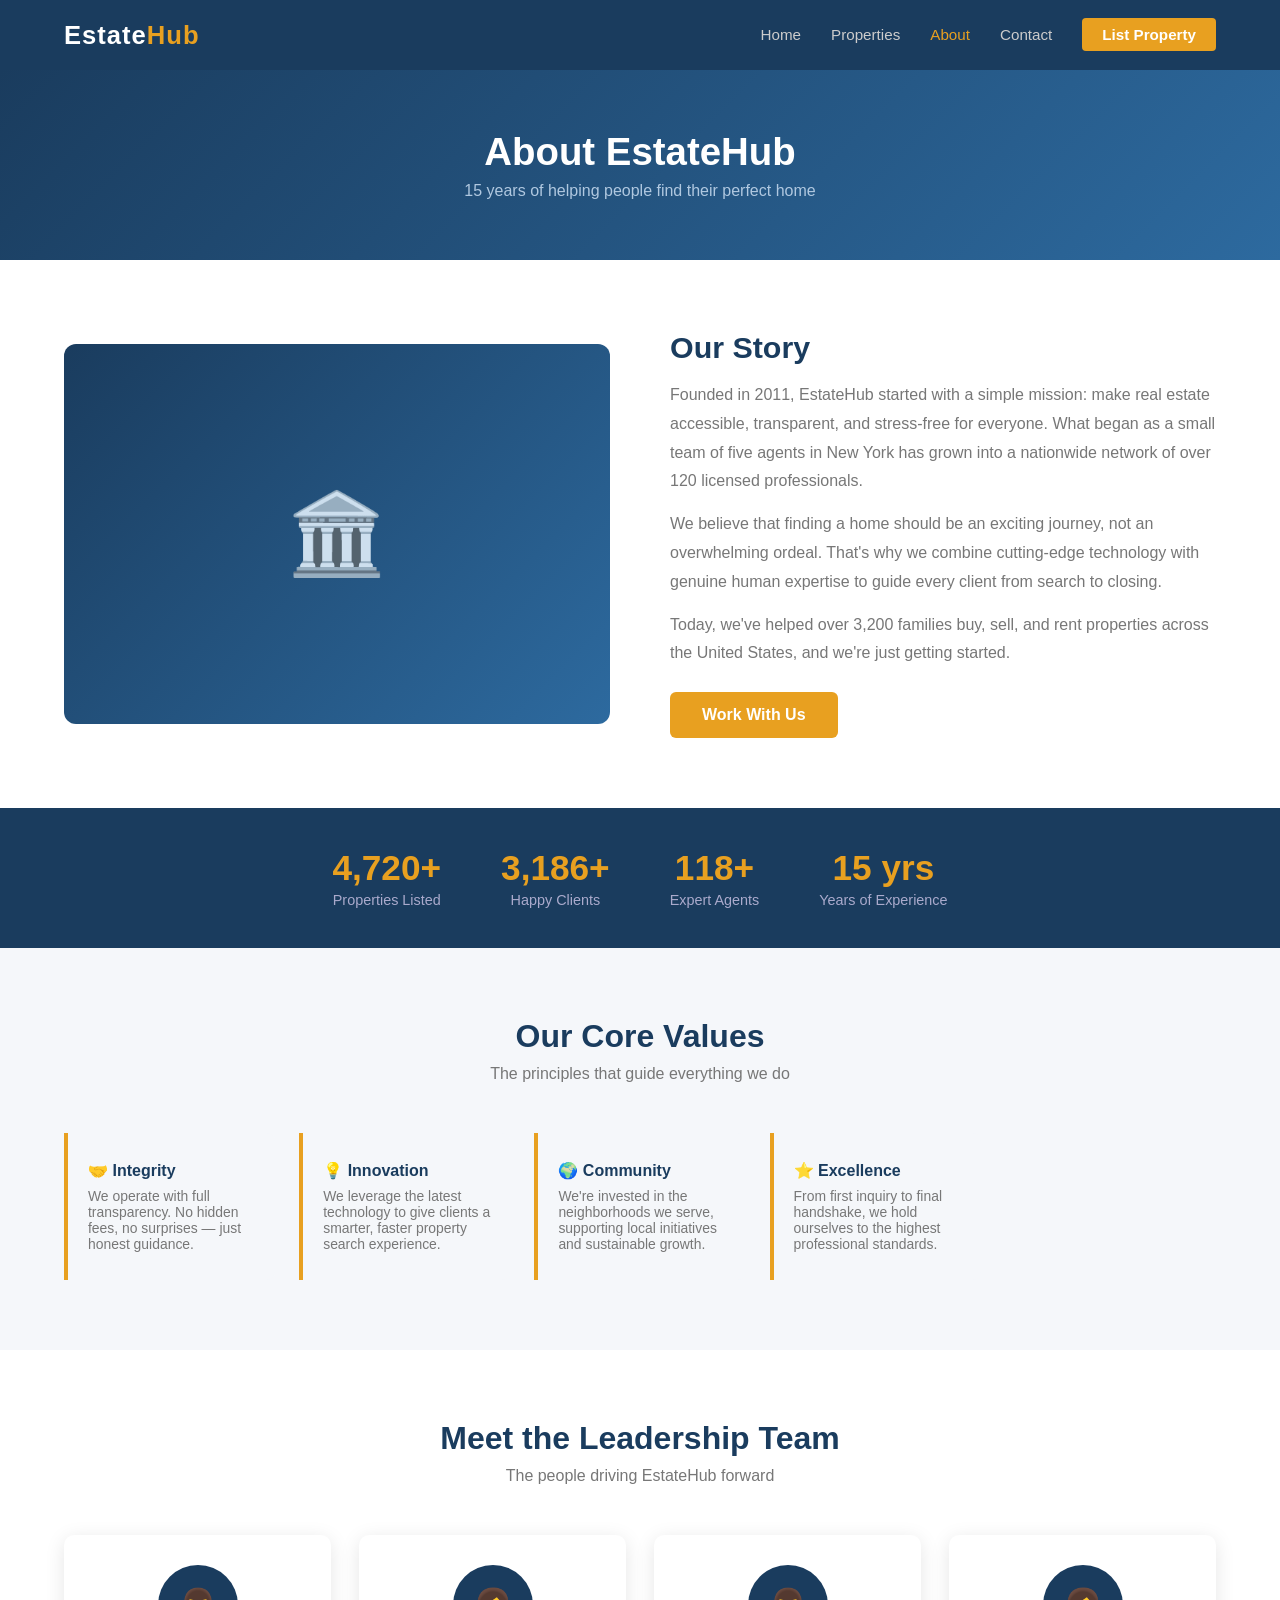
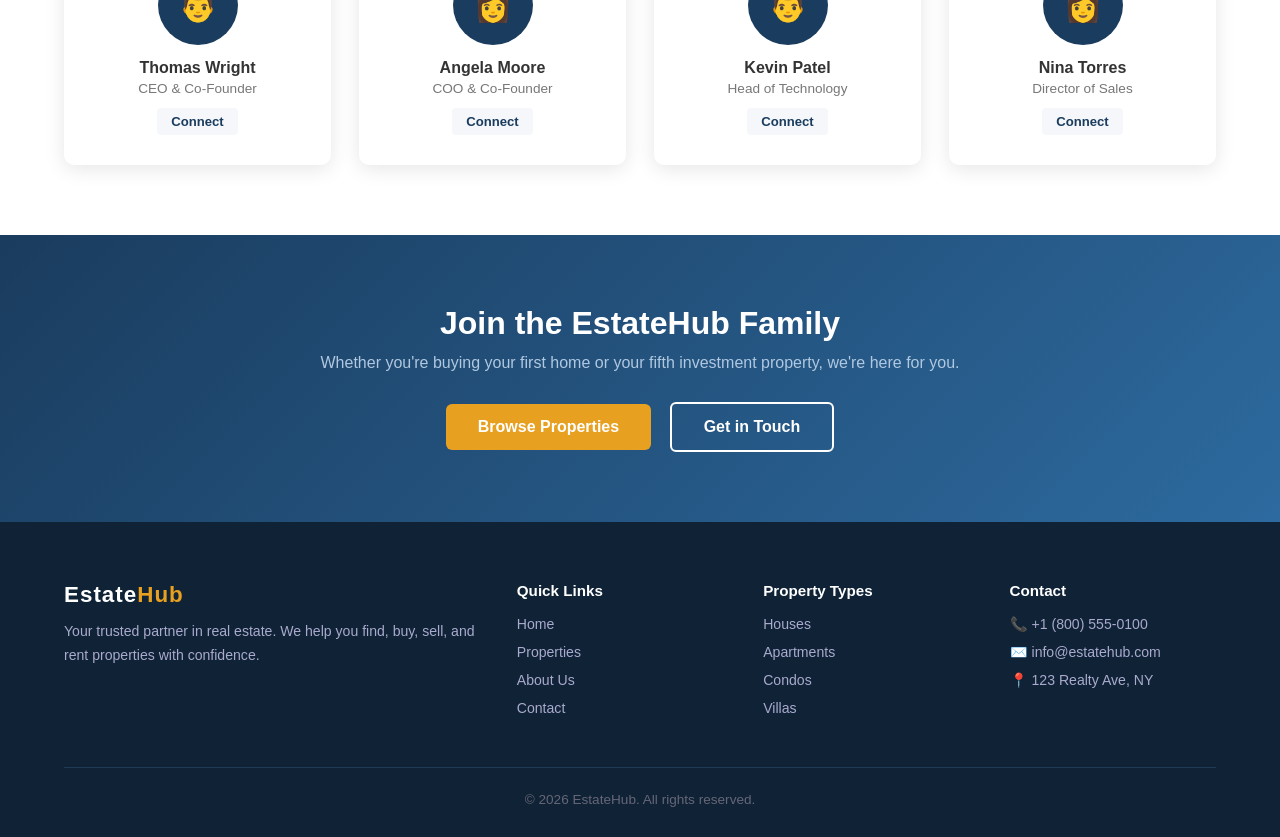
==== about.html @ df9983df "add new" ====
<!DOCTYPE html>
<html lang="en">
<head>
  <meta charset="UTF-8" />
  <meta name="viewport" content="width=device-width, initial-scale=1.0" />
  <title>About Us - EstateHub</title>
  <link rel="stylesheet" href="css/style.css" />
</head>
<body>

<nav>
  <div class="logo">Estate<span>Hub</span></div>
  <ul>
    <li><a href="index.html">Home</a></li>
    <li><a href="properties.html">Properties</a></li>
    <li><a href="about.html" class="active">About</a></li>
    <li><a href="contact.html">Contact</a></li>
    <li><a href="contact.html" class="nav-cta">List Property</a></li>
  </ul>
</nav>

<div class="page-hero">
  <h1>About EstateHub</h1>
  <p>15 years of helping people find their perfect home</p>
</div>

<section>
  <div class="about-story">
    <div class="about-img-placeholder">🏛️</div>
    <div>
      <h2>Our Story</h2>
      <p>Founded in 2011, EstateHub started with a simple mission: make real estate accessible, transparent, and stress-free for everyone. What began as a small team of five agents in New York has grown into a nationwide network of over 120 licensed professionals.</p>
      <p>We believe that finding a home should be an exciting journey, not an overwhelming ordeal. That's why we combine cutting-edge technology with genuine human expertise to guide every client from search to closing.</p>
      <p>Today, we've helped over 3,200 families buy, sell, and rent properties across the United States, and we're just getting started.</p>
      <a href="contact.html" class="btn btn-accent" style="margin-top:10px; display:inline-block;">Work With Us</a>
    </div>
  </div>
</section>

<div class="stats">
  <div class="stat-item"><h3 data-target="4800" data-suffix="+">0</h3><p>Properties Listed</p></div>
  <div class="stat-item"><h3 data-target="3200" data-suffix="+">0</h3><p>Happy Clients</p></div>
  <div class="stat-item"><h3 data-target="120" data-suffix="+">0</h3><p>Expert Agents</p></div>
  <div class="stat-item"><h3 data-target="15" data-suffix=" yrs">0</h3><p>Years of Experience</p></div>
</div>

<section style="background:var(--light)">
  <div class="section-title">
    <h2>Our Core Values</h2>
    <p>The principles that guide everything we do</p>
  </div>
  <div class="values-grid">
    <div class="value-card"><h3>🤝 Integrity</h3><p>We operate with full transparency. No hidden fees, no surprises — just honest guidance.</p></div>
    <div class="value-card"><h3>💡 Innovation</h3><p>We leverage the latest technology to give clients a smarter, faster property search experience.</p></div>
    <div class="value-card"><h3>🌍 Community</h3><p>We're invested in the neighborhoods we serve, supporting local initiatives and sustainable growth.</p></div>
    <div class="value-card"><h3>⭐ Excellence</h3><p>From first inquiry to final handshake, we hold ourselves to the highest professional standards.</p></div>
  </div>
</section>

<section>
  <div class="section-title">
    <h2>Meet the Leadership Team</h2>
    <p>The people driving EstateHub forward</p>
  </div>
  <div class="agents-grid">
    <div class="agent-card">
      <div class="agent-avatar">👨</div>
      <h3>Thomas Wright</h3>
      <p>CEO & Co-Founder</p>
      <div class="agent-contact"><a href="contact.html">Connect</a></div>
    </div>
    <div class="agent-card">
      <div class="agent-avatar">👩</div>
      <h3>Angela Moore</h3>
      <p>COO & Co-Founder</p>
      <div class="agent-contact"><a href="contact.html">Connect</a></div>
    </div>
    <div class="agent-card">
      <div class="agent-avatar">👨</div>
      <h3>Kevin Patel</h3>
      <p>Head of Technology</p>
      <div class="agent-contact"><a href="contact.html">Connect</a></div>
    </div>
    <div class="agent-card">
      <div class="agent-avatar">👩</div>
      <h3>Nina Torres</h3>
      <p>Director of Sales</p>
      <div class="agent-contact"><a href="contact.html">Connect</a></div>
    </div>
  </div>
</section>

<section class="cta-banner">
  <h2>Join the EstateHub Family</h2>
  <p>Whether you're buying your first home or your fifth investment property, we're here for you.</p>
  <a href="properties.html" class="btn btn-accent">Browse Properties</a>
  <a href="contact.html" class="btn btn-outline">Get in Touch</a>
</section>

<footer>
  <div class="footer-grid">
    <div class="footer-brand">
      <div class="logo">Estate<span>Hub</span></div>
      <p>Your trusted partner in real estate. We help you find, buy, sell, and rent properties with confidence.</p>
    </div>
    <div><h4>Quick Links</h4><ul><li><a href="index.html">Home</a></li><li><a href="properties.html">Properties</a></li><li><a href="about.html">About Us</a></li><li><a href="contact.html">Contact</a></li></ul></div>
    <div><h4>Property Types</h4><ul><li><a href="properties.html">Houses</a></li><li><a href="properties.html">Apartments</a></li><li><a href="properties.html">Condos</a></li><li><a href="properties.html">Villas</a></li></ul></div>
    <div><h4>Contact</h4><ul><li><a href="#">📞 +1 (800) 555-0100</a></li><li><a href="#">✉️ info@estatehub.com</a></li><li><a href="#">📍 123 Realty Ave, NY</a></li></ul></div>
  </div>
  <div class="footer-bottom"><p>&copy; 2026 EstateHub. All rights reserved.</p></div>
</footer>

<script src="js/main.js"></script>
</body>
</html>
---- css/style.css ----
* {
  margin: 0;
  padding: 0;
  box-sizing: border-box;
}

:root {
  --primary: #1a3c5e;
  --accent: #e8a020;
  --light: #f5f7fa;
  --text: #333;
  --muted: #777;
  --white: #fff;
  --shadow: 0 4px 20px rgba(0,0,0,0.1);
}

body {
  font-family: 'Segoe UI', sans-serif;
  color: var(--text);
  background: var(--white);
}

a { text-decoration: none; color: inherit; }

/* NAV */
nav {
  background: var(--primary);
  padding: 0 5%;
  display: flex;
  align-items: center;
  justify-content: space-between;
  position: sticky;
  top: 0;
  z-index: 100;
  height: 70px;
}

.logo {
  color: var(--white);
  font-size: 1.6rem;
  font-weight: 700;
  letter-spacing: 1px;
}

.logo span { color: var(--accent); }

nav ul {
  list-style: none;
  display: flex;
  gap: 30px;
}

nav ul a {
  color: #ccc;
  font-size: 0.95rem;
  transition: color 0.2s;
}

nav ul a:hover, nav ul a.active { color: var(--accent); }

.nav-cta {
  background: var(--accent);
  color: var(--white) !important;
  padding: 8px 20px;
  border-radius: 4px;
  font-weight: 600;
}

/* HERO */
.hero {
  background: linear-gradient(135deg, #1a3c5e 0%, #2d6a9f 100%);
  color: var(--white);
  padding: 100px 5%;
  text-align: center;
}

.hero h1 {
  font-size: 3rem;
  margin-bottom: 16px;
  line-height: 1.2;
}

.hero h1 span { color: var(--accent); }

.hero p {
  font-size: 1.15rem;
  color: #b0c8e0;
  margin-bottom: 40px;
  max-width: 600px;
  margin-left: auto;
  margin-right: auto;
}

/* SEARCH BAR */
.search-bar {
  background: var(--white);
  border-radius: 8px;
  padding: 20px;
  display: flex;
  gap: 12px;
  max-width: 800px;
  margin: 0 auto;
  flex-wrap: wrap;
  box-shadow: var(--shadow);
}

.search-bar input,
.search-bar select {
  flex: 1;
  min-width: 150px;
  padding: 12px 16px;
  border: 1px solid #ddd;
  border-radius: 6px;
  font-size: 0.95rem;
  outline: none;
}

.search-bar button {
  background: var(--accent);
  color: var(--white);
  border: none;
  padding: 12px 28px;
  border-radius: 6px;
  font-size: 1rem;
  font-weight: 600;
  cursor: pointer;
  transition: background 0.2s;
}

.search-bar button:hover { background: #c8881a; }

/* STATS */
.stats {
  background: var(--primary);
  color: var(--white);
  display: flex;
  justify-content: center;
  gap: 60px;
  padding: 40px 5%;
  flex-wrap: wrap;
}

.stat-item { text-align: center; }
.stat-item h3 { font-size: 2.2rem; color: var(--accent); }
.stat-item p { font-size: 0.9rem; color: #aac; margin-top: 4px; }

/* SECTIONS */
section { padding: 70px 5%; }

.section-title {
  text-align: center;
  margin-bottom: 50px;
}

.section-title h2 {
  font-size: 2rem;
  color: var(--primary);
  margin-bottom: 10px;
}

.section-title p { color: var(--muted); font-size: 1rem; }

/* PROPERTY CARDS */
.properties-grid {
  display: grid;
  grid-template-columns: repeat(auto-fill, minmax(300px, 1fr));
  gap: 28px;
}

.property-card {
  border-radius: 10px;
  overflow: hidden;
  box-shadow: var(--shadow);
  transition: transform 0.2s;
  background: var(--white);
}

.property-card:hover { transform: translateY(-6px); }

.property-img {
  width: 100%;
  height: 210px;
  object-fit: cover;
  background: #c8d8e8;
  display: flex;
  align-items: center;
  justify-content: center;
  font-size: 3rem;
}

.property-badge {
  position: absolute;
  top: 14px;
  left: 14px;
  background: var(--accent);
  color: var(--white);
  padding: 4px 12px;
  border-radius: 4px;
  font-size: 0.8rem;
  font-weight: 600;
}

.card-img-wrap { position: relative; }

.property-info { padding: 18px; }

.property-price {
  font-size: 1.4rem;
  font-weight: 700;
  color: var(--primary);
  margin-bottom: 6px;
}

.property-title {
  font-size: 1rem;
  font-weight: 600;
  margin-bottom: 4px;
}

.property-location {
  color: var(--muted);
  font-size: 0.88rem;
  margin-bottom: 14px;
}

.property-features {
  display: flex;
  gap: 16px;
  font-size: 0.85rem;
  color: var(--muted);
  border-top: 1px solid #eee;
  padding-top: 12px;
}

.property-features span { display: flex; align-items: center; gap: 4px; }

/* FEATURES SECTION */
.features-grid {
  display: grid;
  grid-template-columns: repeat(auto-fill, minmax(220px, 1fr));
  gap: 30px;
}

.feature-card {
  text-align: center;
  padding: 36px 24px;
  border-radius: 10px;
  background: var(--light);
  transition: box-shadow 0.2s;
}

.feature-card:hover { box-shadow: var(--shadow); }

.feature-icon {
  font-size: 2.5rem;
  margin-bottom: 16px;
}

.feature-card h3 {
  font-size: 1.05rem;
  color: var(--primary);
  margin-bottom: 8px;
}

.feature-card p { font-size: 0.88rem; color: var(--muted); }

/* AGENTS */
.agents-grid {
  display: grid;
  grid-template-columns: repeat(auto-fill, minmax(220px, 1fr));
  gap: 28px;
}

.agent-card {
  text-align: center;
  padding: 30px 20px;
  border-radius: 10px;
  box-shadow: var(--shadow);
  background: var(--white);
}

.agent-avatar {
  width: 80px;
  height: 80px;
  border-radius: 50%;
  background: var(--primary);
  color: var(--white);
  font-size: 2rem;
  display: flex;
  align-items: center;
  justify-content: center;
  margin: 0 auto 14px;
}

.agent-card h3 { font-size: 1rem; font-weight: 600; margin-bottom: 4px; }
.agent-card p { font-size: 0.85rem; color: var(--muted); margin-bottom: 12px; }

.agent-contact {
  display: flex;
  justify-content: center;
  gap: 10px;
}

.agent-contact a {
  background: var(--light);
  padding: 6px 14px;
  border-radius: 4px;
  font-size: 0.82rem;
  color: var(--primary);
  font-weight: 600;
  transition: background 0.2s;
}

.agent-contact a:hover { background: var(--accent); color: var(--white); }

/* TESTIMONIALS */
.testimonials { background: var(--light); }

.testimonials-grid {
  display: grid;
  grid-template-columns: repeat(auto-fill, minmax(280px, 1fr));
  gap: 28px;
}

.testimonial-card {
  background: var(--white);
  padding: 28px;
  border-radius: 10px;
  box-shadow: var(--shadow);
}

.stars { color: var(--accent); font-size: 1.1rem; margin-bottom: 12px; }

.testimonial-card p {
  font-size: 0.92rem;
  color: var(--muted);
  line-height: 1.6;
  margin-bottom: 16px;
}

.testimonial-author { font-weight: 600; font-size: 0.9rem; color: var(--primary); }

/* CTA BANNER */
.cta-banner {
  background: linear-gradient(135deg, var(--primary), #2d6a9f);
  color: var(--white);
  text-align: center;
  padding: 70px 5%;
}

.cta-banner h2 { font-size: 2rem; margin-bottom: 12px; }
.cta-banner p { color: #b0c8e0; margin-bottom: 30px; font-size: 1rem; }

.btn {
  display: inline-block;
  padding: 14px 32px;
  border-radius: 6px;
  font-weight: 600;
  font-size: 1rem;
  cursor: pointer;
  transition: all 0.2s;
}

.btn-accent { background: var(--accent); color: var(--white); }
.btn-accent:hover { background: #c8881a; }
.btn-outline { border: 2px solid var(--white); color: var(--white); margin-left: 14px; }
.btn-outline:hover { background: var(--white); color: var(--primary); }

/* FOOTER */
footer {
  background: #0f2236;
  color: #aac;
  padding: 60px 5% 30px;
}

.footer-grid {
  display: grid;
  grid-template-columns: 2fr 1fr 1fr 1fr;
  gap: 40px;
  margin-bottom: 40px;
}

.footer-brand .logo { font-size: 1.4rem; }
.footer-brand p { margin-top: 12px; font-size: 0.88rem; line-height: 1.7; }

footer h4 { color: var(--white); margin-bottom: 16px; font-size: 0.95rem; }

footer ul { list-style: none; }
footer ul li { margin-bottom: 10px; }
footer ul a { font-size: 0.88rem; color: #aac; transition: color 0.2s; }
footer ul a:hover { color: var(--accent); }

.footer-bottom {
  border-top: 1px solid #1e3a55;
  padding-top: 24px;
  text-align: center;
  font-size: 0.85rem;
  color: #667;
}

/* PROPERTIES PAGE */
.page-hero {
  background: linear-gradient(135deg, var(--primary), #2d6a9f);
  color: var(--white);
  padding: 60px 5%;
  text-align: center;
}

.page-hero h1 { font-size: 2.4rem; margin-bottom: 8px; }
.page-hero p { color: #b0c8e0; }

.filters-bar {
  background: var(--light);
  padding: 24px 5%;
  display: flex;
  gap: 14px;
  flex-wrap: wrap;
  align-items: center;
}

.filters-bar select,
.filters-bar input {
  padding: 10px 14px;
  border: 1px solid #ddd;
  border-radius: 6px;
  font-size: 0.9rem;
  outline: none;
  background: var(--white);
}

.filters-bar button {
  background: var(--primary);
  color: var(--white);
  border: none;
  padding: 10px 22px;
  border-radius: 6px;
  cursor: pointer;
  font-size: 0.9rem;
  font-weight: 600;
}

.properties-section { padding: 50px 5%; }

/* ABOUT PAGE */
.about-story {
  display: grid;
  grid-template-columns: 1fr 1fr;
  gap: 60px;
  align-items: center;
}

.about-img-placeholder {
  background: linear-gradient(135deg, var(--primary), #2d6a9f);
  border-radius: 12px;
  height: 380px;
  display: flex;
  align-items: center;
  justify-content: center;
  font-size: 5rem;
}

.about-story h2 { font-size: 1.9rem; color: var(--primary); margin-bottom: 16px; }
.about-story p { color: var(--muted); line-height: 1.8; margin-bottom: 14px; }

.values-grid {
  display: grid;
  grid-template-columns: repeat(auto-fill, minmax(200px, 1fr));
  gap: 24px;
}

.value-card {
  padding: 28px 20px;
  border-left: 4px solid var(--accent);
  background: var(--light);
  border-radius: 0 8px 8px 0;
}

.value-card h3 { color: var(--primary); margin-bottom: 8px; font-size: 1rem; }
.value-card p { font-size: 0.87rem; color: var(--muted); }

/* CONTACT PAGE */
.contact-grid {
  display: grid;
  grid-template-columns: 1fr 1.5fr;
  gap: 60px;
  align-items: start;
}

.contact-info h2 { font-size: 1.8rem; color: var(--primary); margin-bottom: 16px; }
.contact-info p { color: var(--muted); line-height: 1.7; margin-bottom: 28px; }

.contact-detail {
  display: flex;
  align-items: flex-start;
  gap: 14px;
  margin-bottom: 20px;
}

.contact-icon {
  font-size: 1.4rem;
  width: 44px;
  height: 44px;
  background: var(--light);
  border-radius: 8px;
  display: flex;
  align-items: center;
  justify-content: center;
  flex-shrink: 0;
}

.contact-detail h4 { font-size: 0.9rem; color: var(--primary); margin-bottom: 2px; }
.contact-detail p { font-size: 0.87rem; color: var(--muted); }

.contact-form {
  background: var(--white);
  padding: 40px;
  border-radius: 12px;
  box-shadow: var(--shadow);
}

.contact-form h3 { font-size: 1.4rem; color: var(--primary); margin-bottom: 24px; }

.form-row { display: grid; grid-template-columns: 1fr 1fr; gap: 16px; }

.form-group { margin-bottom: 18px; }

.form-group label {
  display: block;
  font-size: 0.88rem;
  font-weight: 600;
  color: var(--primary);
  margin-bottom: 6px;
}

.form-group input,
.form-group select,
.form-group textarea {
  width: 100%;
  padding: 12px 14px;
  border: 1px solid #ddd;
  border-radius: 6px;
  font-size: 0.92rem;
  outline: none;
  transition: border-color 0.2s;
  font-family: inherit;
}

.form-group input:focus,
.form-group select:focus,
.form-group textarea:focus { border-color: var(--primary); }

.form-group textarea { resize: vertical; min-height: 120px; }

.form-submit {
  width: 100%;
  background: var(--primary);
  color: var(--white);
  border: none;
  padding: 14px;
  border-radius: 6px;
  font-size: 1rem;
  font-weight: 600;
  cursor: pointer;
  transition: background 0.2s;
}

.form-submit:hover { background: var(--accent); }

/* MAP PLACEHOLDER */
.map-placeholder {
  background: linear-gradient(135deg, #c8d8e8, #a0b8d0);
  height: 300px;
  border-radius: 12px;
  display: flex;
  align-items: center;
  justify-content: center;
  font-size: 3rem;
  margin-top: 50px;
  color: var(--primary);
}

/* RESPONSIVE */
@media (max-width: 768px) {
  .hero h1 { font-size: 2rem; }
  .footer-grid { grid-template-columns: 1fr 1fr; }
  .about-story { grid-template-columns: 1fr; }
  .contact-grid { grid-template-columns: 1fr; }
  .form-row { grid-template-columns: 1fr; }
  nav ul { display: none; }
  .stats { gap: 30px; }
}
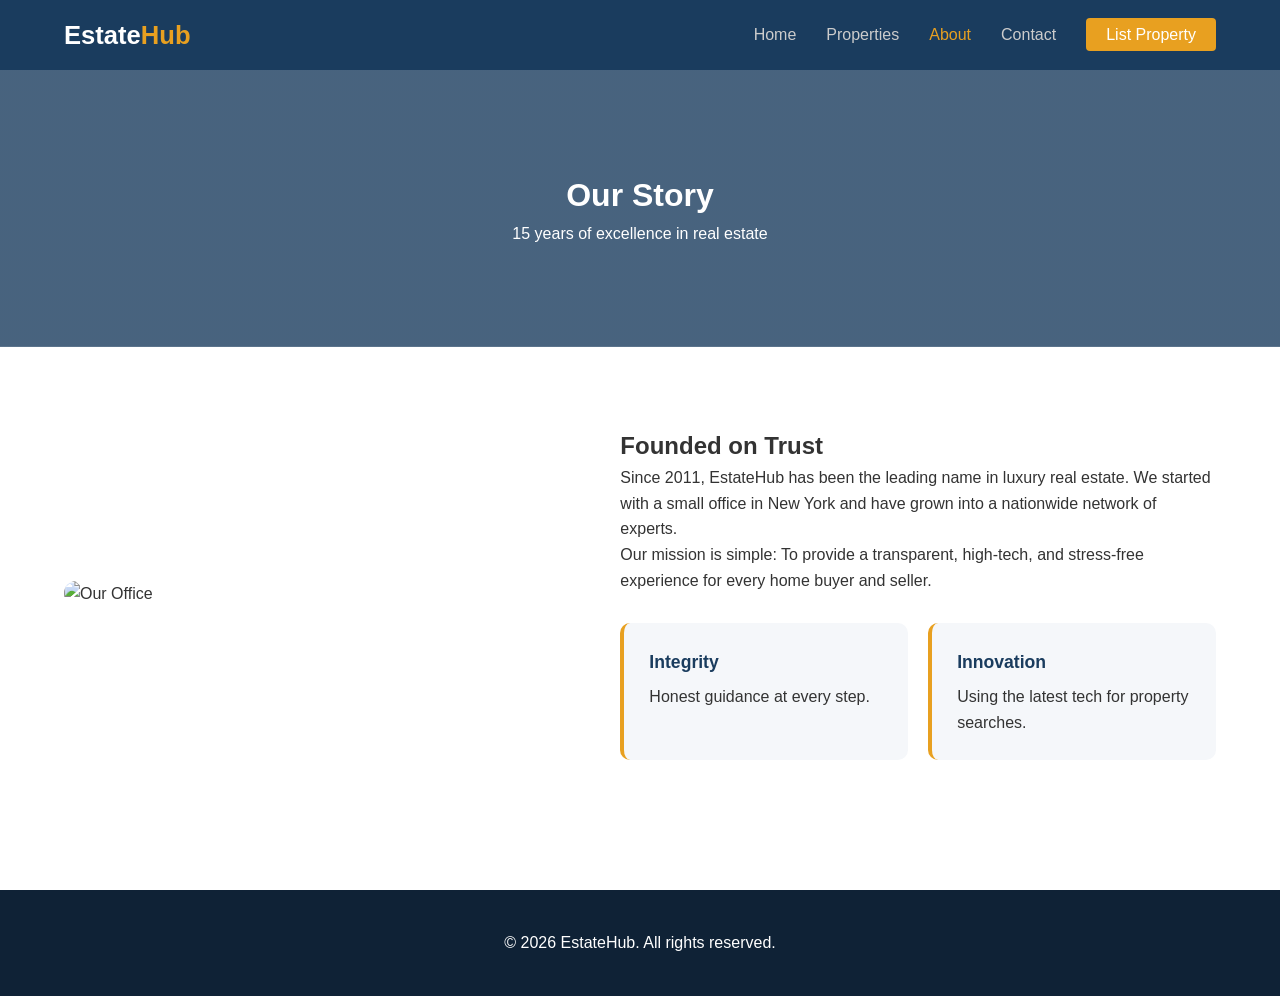
==== commit b46b7077: "new changes" ====
--- a/about.html
+++ b/about.html
@@ -1,115 +1,43 @@
 <!DOCTYPE html>
 <html lang="en">
 <head>
-  <meta charset="UTF-8" />
-  <meta name="viewport" content="width=device-width, initial-scale=1.0" />
-  <title>About Us - EstateHub</title>
-  <link rel="stylesheet" href="css/style.css" />
+    <meta charset="UTF-8">
+    <meta name="viewport" content="width=device-width, initial-scale=1.0">
+    <title>About Us - EstateHub</title>
+    <link rel="stylesheet" href="css/style.css">
 </head>
 <body>
 
 <nav>
-  <div class="logo">Estate<span>Hub</span></div>
-  <ul>
-    <li><a href="index.html">Home</a></li>
-    <li><a href="properties.html">Properties</a></li>
-    <li><a href="about.html" class="active">About</a></li>
-    <li><a href="contact.html">Contact</a></li>
-    <li><a href="contact.html" class="nav-cta">List Property</a></li>
-  </ul>
+    <div class="logo">Estate<span>Hub</span></div>
+    <ul>
+        <li><a href="index.html">Home</a></li>
+        <li><a href="properties.html">Properties</a></li>
+        <li><a href="about.html" class="active">About</a></li>
+        <li><a href="contact.html">Contact</a></li>
+        <li><a href="contact.html" class="nav-cta">List Property</a></li>
+    </ul>
 </nav>
 
 <div class="page-hero">
-  <h1>About EstateHub</h1>
-  <p>15 years of helping people find their perfect home</p>
+    <h1>Our Story</h1>
+    <p>15 years of excellence in real estate</p>
 </div>
 
-<section>
-  <div class="about-story">
-    <div class="about-img-placeholder">🏛️</div>
+<section class="about-story">
+    <img src="https://images.unsplash.com/photo-1497366216548-37526070297c?auto=format&fit=crop&w=800&q=80" alt="Our Office" style="width:100%; border-radius:12px;">
     <div>
-      <h2>Our Story</h2>
-      <p>Founded in 2011, EstateHub started with a simple mission: make real estate accessible, transparent, and stress-free for everyone. What began as a small team of five agents in New York has grown into a nationwide network of over 120 licensed professionals.</p>
-      <p>We believe that finding a home should be an exciting journey, not an overwhelming ordeal. That's why we combine cutting-edge technology with genuine human expertise to guide every client from search to closing.</p>
-      <p>Today, we've helped over 3,200 families buy, sell, and rent properties across the United States, and we're just getting started.</p>
-      <a href="contact.html" class="btn btn-accent" style="margin-top:10px; display:inline-block;">Work With Us</a>
+        <h2>Founded on Trust</h2>
+        <p>Since 2011, EstateHub has been the leading name in luxury real estate. We started with a small office in New York and have grown into a nationwide network of experts.</p>
+        <p>Our mission is simple: To provide a transparent, high-tech, and stress-free experience for every home buyer and seller.</p>
+        <div class="values-grid" style="margin-top:30px;">
+            <div class="value-card"><h3>Integrity</h3><p>Honest guidance at every step.</p></div>
+            <div class="value-card"><h3>Innovation</h3><p>Using the latest tech for property searches.</p></div>
+        </div>
     </div>
-  </div>
 </section>
 
-<div class="stats">
-  <div class="stat-item"><h3 data-target="4800" data-suffix="+">0</h3><p>Properties Listed</p></div>
-  <div class="stat-item"><h3 data-target="3200" data-suffix="+">0</h3><p>Happy Clients</p></div>
-  <div class="stat-item"><h3 data-target="120" data-suffix="+">0</h3><p>Expert Agents</p></div>
-  <div class="stat-item"><h3 data-target="15" data-suffix=" yrs">0</h3><p>Years of Experience</p></div>
-</div>
-
-<section style="background:var(--light)">
-  <div class="section-title">
-    <h2>Our Core Values</h2>
-    <p>The principles that guide everything we do</p>
-  </div>
-  <div class="values-grid">
-    <div class="value-card"><h3>🤝 Integrity</h3><p>We operate with full transparency. No hidden fees, no surprises — just honest guidance.</p></div>
-    <div class="value-card"><h3>💡 Innovation</h3><p>We leverage the latest technology to give clients a smarter, faster property search experience.</p></div>
-    <div class="value-card"><h3>🌍 Community</h3><p>We're invested in the neighborhoods we serve, supporting local initiatives and sustainable growth.</p></div>
-    <div class="value-card"><h3>⭐ Excellence</h3><p>From first inquiry to final handshake, we hold ourselves to the highest professional standards.</p></div>
-  </div>
-</section>
-
-<section>
-  <div class="section-title">
-    <h2>Meet the Leadership Team</h2>
-    <p>The people driving EstateHub forward</p>
-  </div>
-  <div class="agents-grid">
-    <div class="agent-card">
-      <div class="agent-avatar">👨</div>
-      <h3>Thomas Wright</h3>
-      <p>CEO & Co-Founder</p>
-      <div class="agent-contact"><a href="contact.html">Connect</a></div>
-    </div>
-    <div class="agent-card">
-      <div class="agent-avatar">👩</div>
-      <h3>Angela Moore</h3>
-      <p>COO & Co-Founder</p>
-      <div class="agent-contact"><a href="contact.html">Connect</a></div>
-    </div>
-    <div class="agent-card">
-      <div class="agent-avatar">👨</div>
-      <h3>Kevin Patel</h3>
-      <p>Head of Technology</p>
-      <div class="agent-contact"><a href="contact.html">Connect</a></div>
-    </div>
-    <div class="agent-card">
-      <div class="agent-avatar">👩</div>
-      <h3>Nina Torres</h3>
-      <p>Director of Sales</p>
-      <div class="agent-contact"><a href="contact.html">Connect</a></div>
-    </div>
-  </div>
-</section>
-
-<section class="cta-banner">
-  <h2>Join the EstateHub Family</h2>
-  <p>Whether you're buying your first home or your fifth investment property, we're here for you.</p>
-  <a href="properties.html" class="btn btn-accent">Browse Properties</a>
-  <a href="contact.html" class="btn btn-outline">Get in Touch</a>
-</section>
-
-<footer>
-  <div class="footer-grid">
-    <div class="footer-brand">
-      <div class="logo">Estate<span>Hub</span></div>
-      <p>Your trusted partner in real estate. We help you find, buy, sell, and rent properties with confidence.</p>
-    </div>
-    <div><h4>Quick Links</h4><ul><li><a href="index.html">Home</a></li><li><a href="properties.html">Properties</a></li><li><a href="about.html">About Us</a></li><li><a href="contact.html">Contact</a></li></ul></div>
-    <div><h4>Property Types</h4><ul><li><a href="properties.html">Houses</a></li><li><a href="properties.html">Apartments</a></li><li><a href="properties.html">Condos</a></li><li><a href="properties.html">Villas</a></li></ul></div>
-    <div><h4>Contact</h4><ul><li><a href="#">📞 +1 (800) 555-0100</a></li><li><a href="#">✉️ info@estatehub.com</a></li><li><a href="#">📍 123 Realty Ave, NY</a></li></ul></div>
-  </div>
-  <div class="footer-bottom"><p>&copy; 2026 EstateHub. All rights reserved.</p></div>
-</footer>
-
+<footer><p>&copy; 2026 EstateHub. All rights reserved.</p></footer>
 <script src="js/main.js"></script>
 </body>
-</html>
+</html>
--- a/css/style.css
+++ b/css/style.css
@@ -1,9 +1,3 @@
-* {
-  margin: 0;
-  padding: 0;
-  box-sizing: border-box;
-}
-
 :root {
   --primary: #1a3c5e;
   --accent: #e8a020;
@@ -14,12 +8,8 @@
   --shadow: 0 4px 20px rgba(0,0,0,0.1);
 }
 
-body {
-  font-family: 'Segoe UI', sans-serif;
-  color: var(--text);
-  background: var(--white);
-}
-
+* { margin: 0; padding: 0; box-sizing: border-box; }
+body { font-family: 'Segoe UI', sans-serif; color: var(--text); line-height: 1.6; }
 a { text-decoration: none; color: inherit; }
 
 /* NAV */
@@ -34,558 +24,172 @@
   z-index: 100;
   height: 70px;
 }
-
-.logo {
-  color: var(--white);
-  font-size: 1.6rem;
-  font-weight: 700;
-  letter-spacing: 1px;
-}
-
+.logo { color: var(--white); font-size: 1.6rem; font-weight: 700; }
 .logo span { color: var(--accent); }
-
-nav ul {
-  list-style: none;
-  display: flex;
-  gap: 30px;
-}
-
-nav ul a {
-  color: #ccc;
-  font-size: 0.95rem;
-  transition: color 0.2s;
-}
-
-nav ul a:hover, nav ul a.active { color: var(--accent); }
-
-.nav-cta {
-  background: var(--accent);
-  color: var(--white) !important;
-  padding: 8px 20px;
-  border-radius: 4px;
-  font-weight: 600;
-}
+nav ul { list-style: none; display: flex; gap: 30px; align-items: center; }
+nav ul a { color: #ccc; transition: 0.3s; }
+nav ul a.active, nav ul a:hover { color: var(--accent); }
+.nav-cta { background: var(--accent); color: white !important; padding: 8px 20px; border-radius: 4px; }
 
 /* HERO */
-.hero {
-  background: linear-gradient(135deg, #1a3c5e 0%, #2d6a9f 100%);
-  color: var(--white);
+.hero, .page-hero {
+  background: linear-gradient(rgba(26, 60, 94, 0.8), rgba(26, 60, 94, 0.8)), 
+              url('https://images.unsplash.com/photo-1600585154340-be6161a56a0c?auto=format&fit=crop&w=1920&q=80');
+  background-size: cover;
+  background-position: center;
+  color: white;
   padding: 100px 5%;
   text-align: center;
 }
-
-.hero h1 {
-  font-size: 3rem;
-  margin-bottom: 16px;
-  line-height: 1.2;
-}
-
-.hero h1 span { color: var(--accent); }
-
-.hero p {
-  font-size: 1.15rem;
-  color: #b0c8e0;
-  margin-bottom: 40px;
-  max-width: 600px;
-  margin-left: auto;
-  margin-right: auto;
-}
-
-/* SEARCH BAR */
-.search-bar {
-  background: var(--white);
-  border-radius: 8px;
-  padding: 20px;
-  display: flex;
-  gap: 12px;
-  max-width: 800px;
-  margin: 0 auto;
-  flex-wrap: wrap;
-  box-shadow: var(--shadow);
-}
-
-.search-bar input,
-.search-bar select {
-  flex: 1;
-  min-width: 150px;
-  padding: 12px 16px;
-  border: 1px solid #ddd;
-  border-radius: 6px;
-  font-size: 0.95rem;
-  outline: none;
-}
-
-.search-bar button {
-  background: var(--accent);
-  color: var(--white);
-  border: none;
-  padding: 12px 28px;
-  border-radius: 6px;
-  font-size: 1rem;
-  font-weight: 600;
-  cursor: pointer;
-  transition: background 0.2s;
-}
-
-.search-bar button:hover { background: #c8881a; }
-
-/* STATS */
-.stats {
-  background: var(--primary);
-  color: var(--white);
-  display: flex;
-  justify-content: center;
-  gap: 60px;
-  padding: 40px 5%;
-  flex-wrap: wrap;
-}
-
-.stat-item { text-align: center; }
-.stat-item h3 { font-size: 2.2rem; color: var(--accent); }
-.stat-item p { font-size: 0.9rem; color: #aac; margin-top: 4px; }
-
-/* SECTIONS */
-section { padding: 70px 5%; }
-
-.section-title {
-  text-align: center;
-  margin-bottom: 50px;
-}
-
-.section-title h2 {
-  font-size: 2rem;
-  color: var(--primary);
-  margin-bottom: 10px;
-}
-
-.section-title p { color: var(--muted); font-size: 1rem; }
 
 /* PROPERTY CARDS */
 .properties-grid {
   display: grid;
   grid-template-columns: repeat(auto-fill, minmax(300px, 1fr));
-  gap: 28px;
+  gap: 30px;
+  padding: 50px 5%;
 }
-
 .property-card {
+  background: white;
   border-radius: 10px;
   overflow: hidden;
   box-shadow: var(--shadow);
-  transition: transform 0.2s;
-  background: var(--white);
+  transition: 0.3s;
+}
+.property-card:hover { transform: translateY(-10px); }
+.property-img { width: 100%; height: 200px; object-fit: cover; }
+.property-info { padding: 20px; }
+.property-price { font-size: 1.5rem; font-weight: 700; color: var(--primary); }
+
+/* STATS */
+.stats { background: var(--primary); color: white; display: flex; justify-content: space-around; padding: 50px 5%; text-align: center; }
+.stat-item h3 { font-size: 2.5rem; color: var(--accent); }
+
+footer { background: #0f2236; color: white; text-align: center; padding: 40px; margin-top: 50px; }
+/* ABOUT PAGE SPECIFIC STYLES */
+.about-story {
+    display: grid;
+    grid-template-columns: 1fr 1.2fr;
+    gap: 60px;
+    align-items: center;
+    padding: 80px 5%;
 }
 
-.property-card:hover { transform: translateY(-6px); }
-
-.property-img {
-  width: 100%;
-  height: 210px;
-  object-fit: cover;
-  background: #c8d8e8;
-  display: flex;
-  align-items: center;
-  justify-content: center;
-  font-size: 3rem;
-}
-
-.property-badge {
-  position: absolute;
-  top: 14px;
-  left: 14px;
-  background: var(--accent);
-  color: var(--white);
-  padding: 4px 12px;
-  border-radius: 4px;
-  font-size: 0.8rem;
-  font-weight: 600;
-}
-
-.card-img-wrap { position: relative; }
-
-.property-info { padding: 18px; }
-
-.property-price {
-  font-size: 1.4rem;
-  font-weight: 700;
-  color: var(--primary);
-  margin-bottom: 6px;
-}
-
-.property-title {
-  font-size: 1rem;
-  font-weight: 600;
-  margin-bottom: 4px;
-}
-
-.property-location {
-  color: var(--muted);
-  font-size: 0.88rem;
-  margin-bottom: 14px;
-}
-
-.property-features {
-  display: flex;
-  gap: 16px;
-  font-size: 0.85rem;
-  color: var(--muted);
-  border-top: 1px solid #eee;
-  padding-top: 12px;
-}
-
-.property-features span { display: flex; align-items: center; gap: 4px; }
-
-/* FEATURES SECTION */
-.features-grid {
-  display: grid;
-  grid-template-columns: repeat(auto-fill, minmax(220px, 1fr));
-  gap: 30px;
-}
-
-.feature-card {
-  text-align: center;
-  padding: 36px 24px;
-  border-radius: 10px;
-  background: var(--light);
-  transition: box-shadow 0.2s;
-}
-
-.feature-card:hover { box-shadow: var(--shadow); }
-
-.feature-icon {
-  font-size: 2.5rem;
-  margin-bottom: 16px;
-}
-
-.feature-card h3 {
-  font-size: 1.05rem;
-  color: var(--primary);
-  margin-bottom: 8px;
-}
-
-.feature-card p { font-size: 0.88rem; color: var(--muted); }
-
-/* AGENTS */
-.agents-grid {
-  display: grid;
-  grid-template-columns: repeat(auto-fill, minmax(220px, 1fr));
-  gap: 28px;
-}
-
-.agent-card {
-  text-align: center;
-  padding: 30px 20px;
-  border-radius: 10px;
-  box-shadow: var(--shadow);
-  background: var(--white);
-}
-
-.agent-avatar {
-  width: 80px;
-  height: 80px;
-  border-radius: 50%;
-  background: var(--primary);
-  color: var(--white);
-  font-size: 2rem;
-  display: flex;
-  align-items: center;
-  justify-content: center;
-  margin: 0 auto 14px;
-}
-
-.agent-card h3 { font-size: 1rem; font-weight: 600; margin-bottom: 4px; }
-.agent-card p { font-size: 0.85rem; color: var(--muted); margin-bottom: 12px; }
-
-.agent-contact {
-  display: flex;
-  justify-content: center;
-  gap: 10px;
-}
-
-.agent-contact a {
-  background: var(--light);
-  padding: 6px 14px;
-  border-radius: 4px;
-  font-size: 0.82rem;
-  color: var(--primary);
-  font-weight: 600;
-  transition: background 0.2s;
-}
-
-.agent-contact a:hover { background: var(--accent); color: var(--white); }
-
-/* TESTIMONIALS */
-.testimonials { background: var(--light); }
-
-.testimonials-grid {
-  display: grid;
-  grid-template-columns: repeat(auto-fill, minmax(280px, 1fr));
-  gap: 28px;
-}
-
-.testimonial-card {
-  background: var(--white);
-  padding: 28px;
-  border-radius: 10px;
-  box-shadow: var(--shadow);
-}
-
-.stars { color: var(--accent); font-size: 1.1rem; margin-bottom: 12px; }
-
-.testimonial-card p {
-  font-size: 0.92rem;
-  color: var(--muted);
-  line-height: 1.6;
-  margin-bottom: 16px;
-}
-
-.testimonial-author { font-weight: 600; font-size: 0.9rem; color: var(--primary); }
-
-/* CTA BANNER */
-.cta-banner {
-  background: linear-gradient(135deg, var(--primary), #2d6a9f);
-  color: var(--white);
-  text-align: center;
-  padding: 70px 5%;
-}
-
-.cta-banner h2 { font-size: 2rem; margin-bottom: 12px; }
-.cta-banner p { color: #b0c8e0; margin-bottom: 30px; font-size: 1rem; }
-
-.btn {
-  display: inline-block;
-  padding: 14px 32px;
-  border-radius: 6px;
-  font-weight: 600;
-  font-size: 1rem;
-  cursor: pointer;
-  transition: all 0.2s;
-}
-
-.btn-accent { background: var(--accent); color: var(--white); }
-.btn-accent:hover { background: #c8881a; }
-.btn-outline { border: 2px solid var(--white); color: var(--white); margin-left: 14px; }
-.btn-outline:hover { background: var(--white); color: var(--primary); }
-
-/* FOOTER */
-footer {
-  background: #0f2236;
-  color: #aac;
-  padding: 60px 5% 30px;
-}
-
-.footer-grid {
-  display: grid;
-  grid-template-columns: 2fr 1fr 1fr 1fr;
-  gap: 40px;
-  margin-bottom: 40px;
-}
-
-.footer-brand .logo { font-size: 1.4rem; }
-.footer-brand p { margin-top: 12px; font-size: 0.88rem; line-height: 1.7; }
-
-footer h4 { color: var(--white); margin-bottom: 16px; font-size: 0.95rem; }
-
-footer ul { list-style: none; }
-footer ul li { margin-bottom: 10px; }
-footer ul a { font-size: 0.88rem; color: #aac; transition: color 0.2s; }
-footer ul a:hover { color: var(--accent); }
-
-.footer-bottom {
-  border-top: 1px solid #1e3a55;
-  padding-top: 24px;
-  text-align: center;
-  font-size: 0.85rem;
-  color: #667;
-}
-
-/* PROPERTIES PAGE */
-.page-hero {
-  background: linear-gradient(135deg, var(--primary), #2d6a9f);
-  color: var(--white);
-  padding: 60px 5%;
-  text-align: center;
-}
-
-.page-hero h1 { font-size: 2.4rem; margin-bottom: 8px; }
-.page-hero p { color: #b0c8e0; }
-
-.filters-bar {
-  background: var(--light);
-  padding: 24px 5%;
-  display: flex;
-  gap: 14px;
-  flex-wrap: wrap;
-  align-items: center;
-}
-
-.filters-bar select,
-.filters-bar input {
-  padding: 10px 14px;
-  border: 1px solid #ddd;
-  border-radius: 6px;
-  font-size: 0.9rem;
-  outline: none;
-  background: var(--white);
-}
-
-.filters-bar button {
-  background: var(--primary);
-  color: var(--white);
-  border: none;
-  padding: 10px 22px;
-  border-radius: 6px;
-  cursor: pointer;
-  font-size: 0.9rem;
-  font-weight: 600;
-}
-
-.properties-section { padding: 50px 5%; }
-
-/* ABOUT PAGE */
-.about-story {
-  display: grid;
-  grid-template-columns: 1fr 1fr;
-  gap: 60px;
-  align-items: center;
-}
-
-.about-img-placeholder {
-  background: linear-gradient(135deg, var(--primary), #2d6a9f);
-  border-radius: 12px;
-  height: 380px;
-  display: flex;
-  align-items: center;
-  justify-content: center;
-  font-size: 5rem;
-}
-
-.about-story h2 { font-size: 1.9rem; color: var(--primary); margin-bottom: 16px; }
-.about-story p { color: var(--muted); line-height: 1.8; margin-bottom: 14px; }
-
 .values-grid {
-  display: grid;
-  grid-template-columns: repeat(auto-fill, minmax(200px, 1fr));
-  gap: 24px;
+    display: grid;
+    grid-template-columns: repeat(auto-fit, minmax(200px, 1fr));
+    gap: 20px;
+    margin-top: 30px;
 }
 
 .value-card {
-  padding: 28px 20px;
-  border-left: 4px solid var(--accent);
-  background: var(--light);
-  border-radius: 0 8px 8px 0;
+    background: var(--light);
+    padding: 25px;
+    border-radius: 10px;
+    border-left: 4px solid var(--accent);
 }
 
-.value-card h3 { color: var(--primary); margin-bottom: 8px; font-size: 1rem; }
-.value-card p { font-size: 0.87rem; color: var(--muted); }
-
-/* CONTACT PAGE */
-.contact-grid {
-  display: grid;
-  grid-template-columns: 1fr 1.5fr;
-  gap: 60px;
-  align-items: start;
+.value-card h3 {
+    color: var(--primary);
+    margin-bottom: 8px;
+    font-size: 1.1rem;
 }
 
-.contact-info h2 { font-size: 1.8rem; color: var(--primary); margin-bottom: 16px; }
-.contact-info p { color: var(--muted); line-height: 1.7; margin-bottom: 28px; }
+/* CONTACT PAGE SPECIFIC STYLES */
+.contact-grid {
+    display: grid;
+    grid-template-columns: 1fr 1.5fr;
+    gap: 80px;
+    padding: 80px 5%;
+    background: var(--white);
+}
+
+.contact-info h2 {
+    font-size: 2.2rem;
+    color: var(--primary);
+    margin-bottom: 20px;
+}
 
 .contact-detail {
-  display: flex;
-  align-items: flex-start;
-  gap: 14px;
-  margin-bottom: 20px;
+    margin-bottom: 25px;
+    padding: 15px;
+    background: var(--light);
+    border-radius: 8px;
 }
 
-.contact-icon {
-  font-size: 1.4rem;
-  width: 44px;
-  height: 44px;
-  background: var(--light);
-  border-radius: 8px;
-  display: flex;
-  align-items: center;
-  justify-content: center;
-  flex-shrink: 0;
+.contact-detail h4 {
+    color: var(--accent);
+    text-transform: uppercase;
+    font-size: 0.8rem;
+    letter-spacing: 1px;
 }
 
-.contact-detail h4 { font-size: 0.9rem; color: var(--primary); margin-bottom: 2px; }
-.contact-detail p { font-size: 0.87rem; color: var(--muted); }
-
+/* CONTACT FORM STYLES */
 .contact-form {
-  background: var(--white);
-  padding: 40px;
-  border-radius: 12px;
-  box-shadow: var(--shadow);
+    background: var(--white);
+    padding: 40px;
+    border-radius: 15px;
+    box-shadow: var(--shadow);
 }
 
-.contact-form h3 { font-size: 1.4rem; color: var(--primary); margin-bottom: 24px; }
-
-.form-row { display: grid; grid-template-columns: 1fr 1fr; gap: 16px; }
-
-.form-group { margin-bottom: 18px; }
+.form-group {
+    margin-bottom: 20px;
+}
 
 .form-group label {
-  display: block;
-  font-size: 0.88rem;
-  font-weight: 600;
-  color: var(--primary);
-  margin-bottom: 6px;
+    display: block;
+    font-weight: 600;
+    margin-bottom: 8px;
+    color: var(--primary);
 }
 
-.form-group input,
-.form-group select,
+.form-group input, 
 .form-group textarea {
-  width: 100%;
-  padding: 12px 14px;
-  border: 1px solid #ddd;
-  border-radius: 6px;
-  font-size: 0.92rem;
-  outline: none;
-  transition: border-color 0.2s;
-  font-family: inherit;
+    width: 100%;
+    padding: 12px 15px;
+    border: 1px solid #ddd;
+    border-radius: 6px;
+    font-family: inherit;
+    font-size: 1rem;
+    transition: border-color 0.3s;
 }
 
-.form-group input:focus,
-.form-group select:focus,
-.form-group textarea:focus { border-color: var(--primary); }
+.form-group input:focus, 
+.form-group textarea:focus {
+    outline: none;
+    border-color: var(--accent);
+}
 
-.form-group textarea { resize: vertical; min-height: 120px; }
+.form-group textarea {
+    height: 150px;
+    resize: vertical;
+}
 
 .form-submit {
-  width: 100%;
-  background: var(--primary);
-  color: var(--white);
-  border: none;
-  padding: 14px;
-  border-radius: 6px;
-  font-size: 1rem;
-  font-weight: 600;
-  cursor: pointer;
-  transition: background 0.2s;
+    width: 100%;
+    background: var(--primary);
+    color: white;
+    padding: 15px;
+    border: none;
+    border-radius: 6px;
+    font-size: 1.1rem;
+    font-weight: 700;
+    cursor: pointer;
+    transition: 0.3s;
 }
 
-.form-submit:hover { background: var(--accent); }
-
-/* MAP PLACEHOLDER */
-.map-placeholder {
-  background: linear-gradient(135deg, #c8d8e8, #a0b8d0);
-  height: 300px;
-  border-radius: 12px;
-  display: flex;
-  align-items: center;
-  justify-content: center;
-  font-size: 3rem;
-  margin-top: 50px;
-  color: var(--primary);
+.form-submit:hover {
+    background: var(--accent);
 }
 
-/* RESPONSIVE */
-@media (max-width: 768px) {
-  .hero h1 { font-size: 2rem; }
-  .footer-grid { grid-template-columns: 1fr 1fr; }
-  .about-story { grid-template-columns: 1fr; }
-  .contact-grid { grid-template-columns: 1fr; }
-  .form-row { grid-template-columns: 1fr; }
-  nav ul { display: none; }
-  .stats { gap: 30px; }
-}
+/* RESPONSIVE FIXES */
+@media (max-width: 992px) {
+    .about-story, .contact-grid {
+        grid-template-columns: 1fr;
+        gap: 40px;
+    }
+    
+    .about-story img {
+        order: -1; /* Keeps image on top for mobile */
+    }
+}
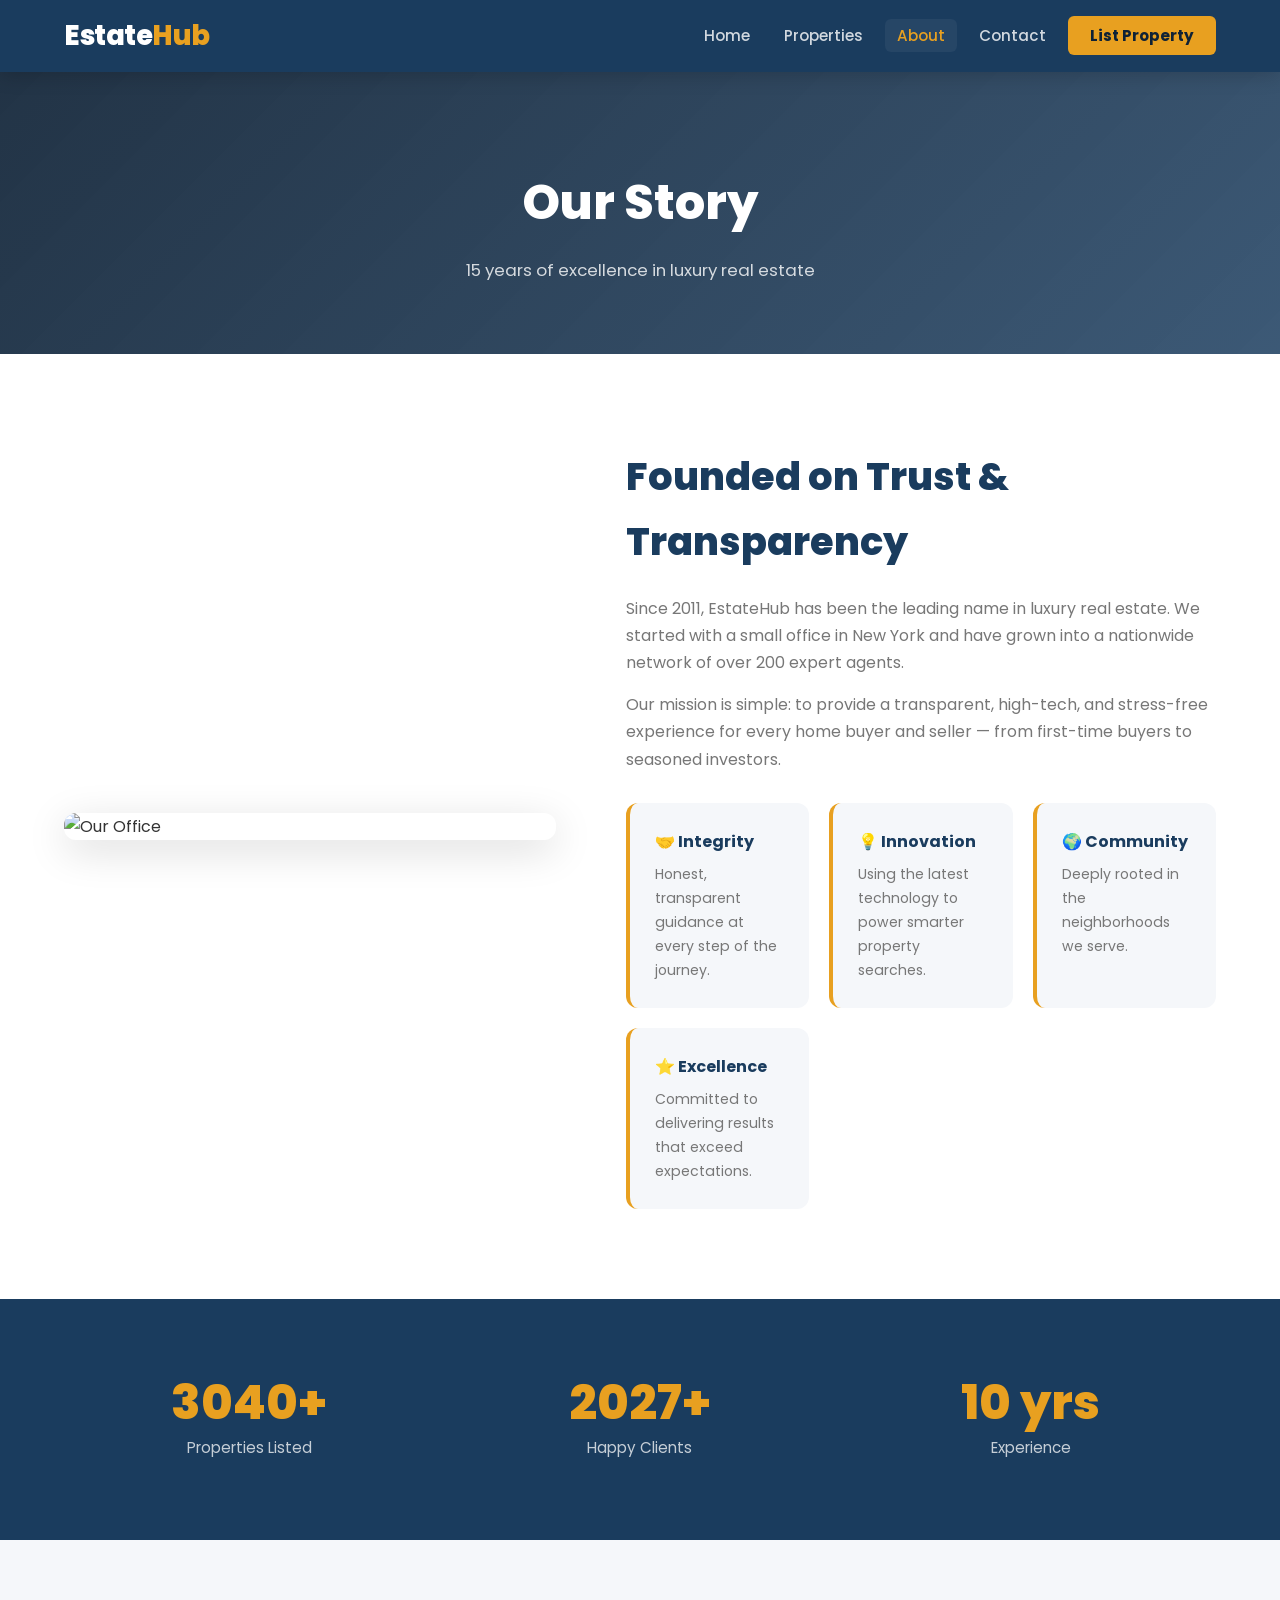
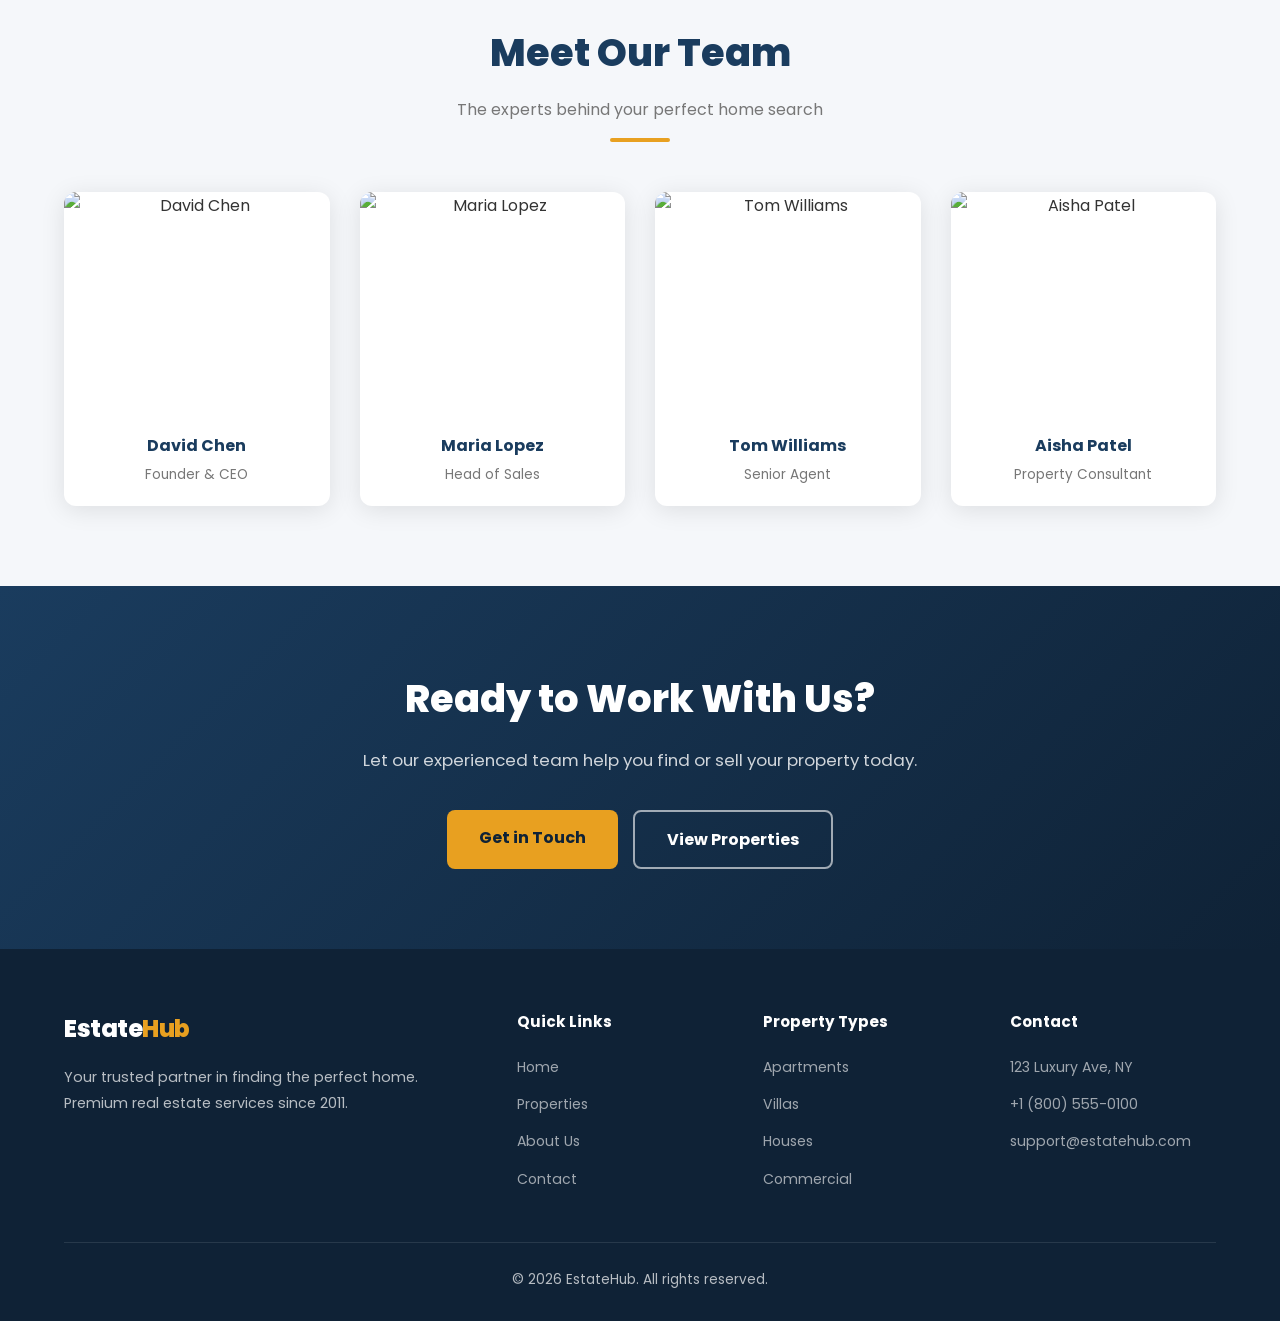
==== commit 6b7e6c69: "new changes" ====
--- a/about.html
+++ b/about.html
@@ -1,43 +1,142 @@
 <!DOCTYPE html>
 <html lang="en">
 <head>
-    <meta charset="UTF-8">
-    <meta name="viewport" content="width=device-width, initial-scale=1.0">
-    <title>About Us - EstateHub</title>
-    <link rel="stylesheet" href="css/style.css">
+  <meta charset="UTF-8">
+  <meta name="viewport" content="width=device-width, initial-scale=1.0">
+  <title>About Us - EstateHub</title>
+  <link rel="stylesheet" href="css/style.css">
 </head>
 <body>
 
 <nav>
-    <div class="logo">Estate<span>Hub</span></div>
-    <ul>
-        <li><a href="index.html">Home</a></li>
-        <li><a href="properties.html">Properties</a></li>
-        <li><a href="about.html" class="active">About</a></li>
-        <li><a href="contact.html">Contact</a></li>
-        <li><a href="contact.html" class="nav-cta">List Property</a></li>
-    </ul>
+  <div class="logo">Estate<span>Hub</span></div>
+  <div class="hamburger" id="hamburger" aria-label="Toggle menu" role="button" tabindex="0">
+    <span></span><span></span><span></span>
+  </div>
+  <ul id="navMenu">
+    <li><a href="index.html">Home</a></li>
+    <li><a href="properties.html">Properties</a></li>
+    <li><a href="about.html" class="active">About</a></li>
+    <li><a href="contact.html">Contact</a></li>
+    <li><a href="contact.html" class="nav-cta">List Property</a></li>
+  </ul>
 </nav>
 
 <div class="page-hero">
-    <h1>Our Story</h1>
-    <p>15 years of excellence in real estate</p>
+  <h1>Our Story</h1>
+  <p>15 years of excellence in luxury real estate</p>
 </div>
 
+<!-- ABOUT STORY -->
 <section class="about-story">
-    <img src="https://images.unsplash.com/photo-1497366216548-37526070297c?auto=format&fit=crop&w=800&q=80" alt="Our Office" style="width:100%; border-radius:12px;">
-    <div>
-        <h2>Founded on Trust</h2>
-        <p>Since 2011, EstateHub has been the leading name in luxury real estate. We started with a small office in New York and have grown into a nationwide network of experts.</p>
-        <p>Our mission is simple: To provide a transparent, high-tech, and stress-free experience for every home buyer and seller.</p>
-        <div class="values-grid" style="margin-top:30px;">
-            <div class="value-card"><h3>Integrity</h3><p>Honest guidance at every step.</p></div>
-            <div class="value-card"><h3>Innovation</h3><p>Using the latest tech for property searches.</p></div>
-        </div>
+  <img src="https://images.unsplash.com/photo-1497366216548-37526070297c?auto=format&fit=crop&w=800&q=80" alt="Our Office">
+  <div>
+    <h2>Founded on Trust &amp; Transparency</h2>
+    <p>Since 2011, EstateHub has been the leading name in luxury real estate. We started with a small office in New York and have grown into a nationwide network of over 200 expert agents.</p>
+    <p>Our mission is simple: to provide a transparent, high-tech, and stress-free experience for every home buyer and seller — from first-time buyers to seasoned investors.</p>
+    <div class="values-grid">
+      <div class="value-card"><h3>🤝 Integrity</h3><p>Honest, transparent guidance at every step of the journey.</p></div>
+      <div class="value-card"><h3>💡 Innovation</h3><p>Using the latest technology to power smarter property searches.</p></div>
+      <div class="value-card"><h3>🌍 Community</h3><p>Deeply rooted in the neighborhoods we serve.</p></div>
+      <div class="value-card"><h3>⭐ Excellence</h3><p>Committed to delivering results that exceed expectations.</p></div>
     </div>
+  </div>
 </section>
 
-<footer><p>&copy; 2026 EstateHub. All rights reserved.</p></footer>
+<!-- STATS -->
+<section class="stats">
+  <div class="stat-item"><h3 data-target="4800" data-suffix="+">0</h3><p>Properties Listed</p></div>
+  <div class="stat-item"><h3 data-target="3200" data-suffix="+">0</h3><p>Happy Clients</p></div>
+  <div class="stat-item"><h3 data-target="15" data-suffix=" yrs">0</h3><p>Experience</p></div>
+</section>
+
+<!-- TEAM -->
+<section class="team-section">
+  <div class="section-title">
+    <h2>Meet Our Team</h2>
+    <p>The experts behind your perfect home search</p>
+    <div class="line"></div>
+  </div>
+  <div class="team-grid">
+    <div class="team-card">
+      <img src="https://randomuser.me/api/portraits/men/75.jpg" alt="David Chen">
+      <div class="team-card-info">
+        <h4>David Chen</h4>
+        <p>Founder &amp; CEO</p>
+      </div>
+    </div>
+    <div class="team-card">
+      <img src="https://randomuser.me/api/portraits/women/65.jpg" alt="Maria Lopez">
+      <div class="team-card-info">
+        <h4>Maria Lopez</h4>
+        <p>Head of Sales</p>
+      </div>
+    </div>
+    <div class="team-card">
+      <img src="https://randomuser.me/api/portraits/men/46.jpg" alt="Tom Williams">
+      <div class="team-card-info">
+        <h4>Tom Williams</h4>
+        <p>Senior Agent</p>
+      </div>
+    </div>
+    <div class="team-card">
+      <img src="https://randomuser.me/api/portraits/women/33.jpg" alt="Aisha Patel">
+      <div class="team-card-info">
+        <h4>Aisha Patel</h4>
+        <p>Property Consultant</p>
+      </div>
+    </div>
+  </div>
+</section>
+
+<!-- CTA -->
+<section class="cta-banner">
+  <h2>Ready to Work With Us?</h2>
+  <p>Let our experienced team help you find or sell your property today.</p>
+  <div class="hero-btns">
+    <a href="contact.html" class="btn btn-primary">Get in Touch</a>
+    <a href="properties.html" class="btn btn-outline">View Properties</a>
+  </div>
+</section>
+
+<footer>
+  <div class="footer-grid">
+    <div class="footer-brand">
+      <div class="logo">Estate<span>Hub</span></div>
+      <p>Your trusted partner in finding the perfect home. Premium real estate services since 2011.</p>
+    </div>
+    <div class="footer-col">
+      <h4>Quick Links</h4>
+      <ul>
+        <li><a href="index.html">Home</a></li>
+        <li><a href="properties.html">Properties</a></li>
+        <li><a href="about.html">About Us</a></li>
+        <li><a href="contact.html">Contact</a></li>
+      </ul>
+    </div>
+    <div class="footer-col">
+      <h4>Property Types</h4>
+      <ul>
+        <li><a href="properties.html">Apartments</a></li>
+        <li><a href="properties.html">Villas</a></li>
+        <li><a href="properties.html">Houses</a></li>
+        <li><a href="properties.html">Commercial</a></li>
+      </ul>
+    </div>
+    <div class="footer-col">
+      <h4>Contact</h4>
+      <ul>
+        <li><a href="#">123 Luxury Ave, NY</a></li>
+        <li><a href="#">+1 (800) 555-0100</a></li>
+        <li><a href="#">support@estatehub.com</a></li>
+      </ul>
+    </div>
+  </div>
+  <div class="footer-bottom">
+    <p>&copy; 2026 EstateHub. All rights reserved.</p>
+  </div>
+</footer>
+
 <script src="js/main.js"></script>
 </body>
-</html>+</html>
--- a/css/style.css
+++ b/css/style.css
@@ -1,18 +1,27 @@
+@import url('https://fonts.googleapis.com/css2?family=Poppins:wght@300;400;500;600;700;800&display=swap');
+
 :root {
   --primary: #1a3c5e;
+  --primary-dark: #0f2236;
   --accent: #e8a020;
+  --accent-light: #f5c060;
   --light: #f5f7fa;
   --text: #333;
   --muted: #777;
   --white: #fff;
-  --shadow: 0 4px 20px rgba(0,0,0,0.1);
+  --shadow: 0 4px 25px rgba(0,0,0,0.1);
+  --shadow-lg: 0 10px 40px rgba(0,0,0,0.15);
+  --radius: 12px;
+  --transition: all 0.3s ease;
 }
 
 * { margin: 0; padding: 0; box-sizing: border-box; }
-body { font-family: 'Segoe UI', sans-serif; color: var(--text); line-height: 1.6; }
+html { scroll-behavior: smooth; }
+body { font-family: 'Poppins', 'Segoe UI', sans-serif; color: var(--text); line-height: 1.7; background: var(--white); }
 a { text-decoration: none; color: inherit; }
-
-/* NAV */
+img { max-width: 100%; display: block; }
+
+/* ===== NAVBAR ===== */
 nav {
   background: var(--primary);
   padding: 0 5%;
@@ -21,175 +30,334 @@
   justify-content: space-between;
   position: sticky;
   top: 0;
-  z-index: 100;
-  height: 70px;
-}
-.logo { color: var(--white); font-size: 1.6rem; font-weight: 700; }
+  z-index: 1000;
+  height: 72px;
+  box-shadow: 0 2px 20px rgba(0,0,0,0.2);
+}
+.logo { color: var(--white); font-size: 1.7rem; font-weight: 800; letter-spacing: -0.5px; }
 .logo span { color: var(--accent); }
-nav ul { list-style: none; display: flex; gap: 30px; align-items: center; }
-nav ul a { color: #ccc; transition: 0.3s; }
-nav ul a.active, nav ul a:hover { color: var(--accent); }
-.nav-cta { background: var(--accent); color: white !important; padding: 8px 20px; border-radius: 4px; }
-
-/* HERO */
-.hero, .page-hero {
-  background: linear-gradient(rgba(26, 60, 94, 0.8), rgba(26, 60, 94, 0.8)), 
-              url('https://images.unsplash.com/photo-1600585154340-be6161a56a0c?auto=format&fit=crop&w=1920&q=80');
-  background-size: cover;
-  background-position: center;
+nav ul { list-style: none; display: flex; gap: 10px; align-items: center; }
+nav ul a { color: rgba(255,255,255,0.8); transition: var(--transition); padding: 6px 12px; border-radius: 6px; font-weight: 500; font-size: 0.95rem; }
+nav ul a.active, nav ul a:hover { color: var(--accent); background: rgba(255,255,255,0.05); }
+.nav-cta { background: var(--accent) !important; color: var(--primary-dark) !important; padding: 9px 22px !important; border-radius: 6px !important; font-weight: 700 !important; }
+.nav-cta:hover { background: var(--accent-light) !important; transform: translateY(-1px); }
+
+/* Hamburger */
+.hamburger { display: none; flex-direction: column; gap: 5px; cursor: pointer; padding: 5px; }
+.hamburger span { display: block; width: 25px; height: 2px; background: white; border-radius: 2px; transition: var(--transition); }
+.hamburger.open span:nth-child(1) { transform: translateY(7px) rotate(45deg); }
+.hamburger.open span:nth-child(2) { opacity: 0; }
+.hamburger.open span:nth-child(3) { transform: translateY(-7px) rotate(-45deg); }
+
+/* ===== HERO ===== */
+.hero {
+  background: linear-gradient(135deg, rgba(15,34,54,0.92) 0%, rgba(26,60,94,0.85) 100%),
+              url('https://images.unsplash.com/photo-1600585154340-be6161a56a0c?auto=format&fit=crop&w=1920&q=80') center/cover no-repeat;
   color: white;
-  padding: 100px 5%;
-  text-align: center;
-}
-
-/* PROPERTY CARDS */
+  padding: 130px 5% 100px;
+  text-align: center;
+  min-height: 90vh;
+  display: flex;
+  flex-direction: column;
+  align-items: center;
+  justify-content: center;
+}
+.hero h1 { font-size: clamp(2.2rem, 5vw, 4rem); font-weight: 800; line-height: 1.2; margin-bottom: 20px; }
+.hero h1 span { color: var(--accent); }
+.hero p { font-size: clamp(1rem, 2vw, 1.25rem); color: rgba(255,255,255,0.85); max-width: 600px; margin: 0 auto 35px; }
+.hero-btns { display: flex; gap: 15px; flex-wrap: wrap; justify-content: center; }
+.btn { display: inline-block; padding: 14px 32px; border-radius: 8px; font-weight: 700; font-size: 1rem; transition: var(--transition); cursor: pointer; border: none; }
+.btn-primary { background: var(--accent); color: var(--primary-dark); }
+.btn-primary:hover { background: var(--accent-light); transform: translateY(-2px); box-shadow: 0 8px 25px rgba(232,160,32,0.4); }
+.btn-outline { background: transparent; color: white; border: 2px solid rgba(255,255,255,0.6); }
+.btn-outline:hover { background: rgba(255,255,255,0.1); border-color: white; transform: translateY(-2px); }
+
+/* Search Bar */
+.hero-search {
+  background: white;
+  border-radius: 12px;
+  padding: 8px;
+  display: flex;
+  gap: 8px;
+  max-width: 650px;
+  width: 100%;
+  margin: 0 auto 35px;
+  box-shadow: var(--shadow-lg);
+}
+.hero-search input {
+  flex: 1;
+  border: none;
+  outline: none;
+  padding: 10px 15px;
+  font-family: inherit;
+  font-size: 0.95rem;
+  color: var(--text);
+  border-radius: 8px;
+}
+.hero-search select {
+  border: none;
+  outline: none;
+  padding: 10px 12px;
+  font-family: inherit;
+  font-size: 0.9rem;
+  color: var(--muted);
+  background: var(--light);
+  border-radius: 8px;
+  cursor: pointer;
+}
+.hero-search button {
+  background: var(--accent);
+  color: var(--primary-dark);
+  border: none;
+  padding: 12px 24px;
+  border-radius: 8px;
+  font-weight: 700;
+  cursor: pointer;
+  font-family: inherit;
+  transition: var(--transition);
+  white-space: nowrap;
+}
+.hero-search button:hover { background: var(--accent-light); }
+
+/* ===== STATS ===== */
+.stats {
+  background: var(--primary);
+  color: white;
+  display: grid;
+  grid-template-columns: repeat(3, 1fr);
+  padding: 60px 5%;
+  text-align: center;
+  gap: 20px;
+}
+.stat-item { padding: 20px; }
+.stat-item h3 { font-size: clamp(2rem, 4vw, 3rem); color: var(--accent); font-weight: 800; line-height: 1; }
+.stat-item p { color: rgba(255,255,255,0.75); margin-top: 8px; font-size: 0.95rem; }
+
+/* ===== SECTION TITLES ===== */
+.section-title { text-align: center; margin-bottom: 50px; }
+.section-title h2 { font-size: clamp(1.8rem, 3vw, 2.5rem); color: var(--primary); font-weight: 800; }
+.section-title p { color: var(--muted); margin-top: 10px; font-size: 1rem; }
+.section-title .line { width: 60px; height: 4px; background: var(--accent); border-radius: 2px; margin: 15px auto 0; }
+
+/* ===== FEATURED PROPERTIES ===== */
+.featured-section { padding: 80px 5%; background: var(--light); }
 .properties-grid {
   display: grid;
   grid-template-columns: repeat(auto-fill, minmax(300px, 1fr));
   gap: 30px;
-  padding: 50px 5%;
 }
 .property-card {
   background: white;
-  border-radius: 10px;
+  border-radius: var(--radius);
   overflow: hidden;
   box-shadow: var(--shadow);
-  transition: 0.3s;
-}
-.property-card:hover { transform: translateY(-10px); }
-.property-img { width: 100%; height: 200px; object-fit: cover; }
-.property-info { padding: 20px; }
-.property-price { font-size: 1.5rem; font-weight: 700; color: var(--primary); }
-
-/* STATS */
-.stats { background: var(--primary); color: white; display: flex; justify-content: space-around; padding: 50px 5%; text-align: center; }
-.stat-item h3 { font-size: 2.5rem; color: var(--accent); }
-
-footer { background: #0f2236; color: white; text-align: center; padding: 40px; margin-top: 50px; }
-/* ABOUT PAGE SPECIFIC STYLES */
+  transition: var(--transition);
+}
+.property-card:hover { transform: translateY(-8px); box-shadow: var(--shadow-lg); }
+.property-img-wrap { position: relative; overflow: hidden; }
+.property-img { width: 100%; height: 220px; object-fit: cover; transition: transform 0.4s ease; }
+.property-card:hover .property-img { transform: scale(1.05); }
+.property-badge {
+  position: absolute;
+  top: 15px;
+  left: 15px;
+  background: var(--accent);
+  color: var(--primary-dark);
+  padding: 4px 12px;
+  border-radius: 20px;
+  font-size: 0.78rem;
+  font-weight: 700;
+  text-transform: uppercase;
+}
+.property-info { padding: 22px; }
+.property-price { font-size: 1.5rem; font-weight: 800; color: var(--primary); }
+.property-title { font-size: 1.05rem; font-weight: 600; margin: 6px 0; color: var(--text); }
+.property-location { color: var(--muted); font-size: 0.88rem; }
+.property-features { display: flex; gap: 15px; margin-top: 15px; padding-top: 15px; border-top: 1px solid #eee; }
+.property-features span { font-size: 0.82rem; color: var(--muted); }
+
+/* ===== WHY CHOOSE US ===== */
+.why-section { padding: 80px 5%; }
+.features-grid { display: grid; grid-template-columns: repeat(auto-fit, minmax(220px, 1fr)); gap: 30px; }
+.feature-card {
+  text-align: center;
+  padding: 40px 25px;
+  border-radius: var(--radius);
+  background: var(--light);
+  transition: var(--transition);
+}
+.feature-card:hover { background: var(--primary); color: white; transform: translateY(-5px); }
+.feature-card:hover h3, .feature-card:hover p { color: white; }
+.feature-icon { font-size: 2.5rem; margin-bottom: 18px; }
+.feature-card h3 { font-size: 1.1rem; color: var(--primary); margin-bottom: 10px; font-weight: 700; }
+.feature-card p { color: var(--muted); font-size: 0.9rem; }
+
+/* ===== TESTIMONIALS ===== */
+.testimonials-section { padding: 80px 5%; background: var(--light); }
+.testimonials-grid { display: grid; grid-template-columns: repeat(auto-fit, minmax(280px, 1fr)); gap: 30px; }
+.testimonial-card {
+  background: white;
+  padding: 35px;
+  border-radius: var(--radius);
+  box-shadow: var(--shadow);
+  position: relative;
+}
+.testimonial-card::before { content: '"'; font-size: 5rem; color: var(--accent); opacity: 0.2; position: absolute; top: 10px; left: 20px; line-height: 1; font-family: Georgia, serif; }
+.testimonial-text { color: var(--muted); font-size: 0.95rem; margin-bottom: 20px; font-style: italic; }
+.testimonial-author { display: flex; align-items: center; gap: 12px; }
+.testimonial-avatar { width: 48px; height: 48px; border-radius: 50%; object-fit: cover; }
+.testimonial-name { font-weight: 700; color: var(--primary); font-size: 0.95rem; }
+.testimonial-role { color: var(--muted); font-size: 0.8rem; }
+.stars { color: var(--accent); font-size: 0.9rem; margin-bottom: 12px; }
+
+/* ===== CTA BANNER ===== */
+.cta-banner {
+  background: linear-gradient(135deg, var(--primary) 0%, var(--primary-dark) 100%);
+  color: white;
+  text-align: center;
+  padding: 80px 5%;
+}
+.cta-banner h2 { font-size: clamp(1.8rem, 3vw, 2.5rem); font-weight: 800; margin-bottom: 15px; }
+.cta-banner p { color: rgba(255,255,255,0.8); margin-bottom: 35px; font-size: 1.05rem; }
+
+/* ===== PAGE HERO ===== */
+.page-hero {
+  background: linear-gradient(135deg, rgba(15,34,54,0.92) 0%, rgba(26,60,94,0.85) 100%),
+              url('https://images.unsplash.com/photo-1600585154340-be6161a56a0c?auto=format&fit=crop&w=1920&q=80') center/cover no-repeat;
+  color: white;
+  padding: 90px 5% 70px;
+  text-align: center;
+}
+.page-hero h1 { font-size: clamp(2rem, 4vw, 3rem); font-weight: 800; }
+.page-hero p { color: rgba(255,255,255,0.8); margin-top: 12px; font-size: 1.05rem; }
+
+/* ===== ABOUT PAGE ===== */
 .about-story {
-    display: grid;
-    grid-template-columns: 1fr 1.2fr;
-    gap: 60px;
-    align-items: center;
-    padding: 80px 5%;
-}
-
-.values-grid {
-    display: grid;
-    grid-template-columns: repeat(auto-fit, minmax(200px, 1fr));
-    gap: 20px;
-    margin-top: 30px;
-}
-
-.value-card {
-    background: var(--light);
-    padding: 25px;
-    border-radius: 10px;
-    border-left: 4px solid var(--accent);
-}
-
-.value-card h3 {
-    color: var(--primary);
-    margin-bottom: 8px;
-    font-size: 1.1rem;
-}
-
-/* CONTACT PAGE SPECIFIC STYLES */
+  display: grid;
+  grid-template-columns: 1fr 1.2fr;
+  gap: 70px;
+  align-items: center;
+  padding: 90px 5%;
+}
+.about-story img { border-radius: var(--radius); box-shadow: var(--shadow-lg); }
+.about-story h2 { font-size: clamp(1.8rem, 3vw, 2.4rem); color: var(--primary); font-weight: 800; margin-bottom: 20px; }
+.about-story p { color: var(--muted); margin-bottom: 15px; }
+.values-grid { display: grid; grid-template-columns: repeat(auto-fit, minmax(180px, 1fr)); gap: 20px; margin-top: 30px; }
+.value-card { background: var(--light); padding: 25px; border-radius: var(--radius); border-left: 4px solid var(--accent); }
+.value-card h3 { color: var(--primary); margin-bottom: 8px; font-size: 1rem; font-weight: 700; }
+.value-card p { color: var(--muted); font-size: 0.88rem; margin: 0; }
+
+.team-section { padding: 80px 5%; background: var(--light); }
+.team-grid { display: grid; grid-template-columns: repeat(auto-fit, minmax(220px, 1fr)); gap: 30px; }
+.team-card { background: white; border-radius: var(--radius); overflow: hidden; box-shadow: var(--shadow); text-align: center; transition: var(--transition); }
+.team-card:hover { transform: translateY(-6px); box-shadow: var(--shadow-lg); }
+.team-card img { width: 100%; height: 220px; object-fit: cover; }
+.team-card-info { padding: 20px; }
+.team-card-info h4 { color: var(--primary); font-weight: 700; }
+.team-card-info p { color: var(--muted); font-size: 0.85rem; margin-top: 4px; }
+
+/* ===== CONTACT PAGE ===== */
 .contact-grid {
-    display: grid;
-    grid-template-columns: 1fr 1.5fr;
-    gap: 80px;
-    padding: 80px 5%;
-    background: var(--white);
-}
-
-.contact-info h2 {
-    font-size: 2.2rem;
-    color: var(--primary);
-    margin-bottom: 20px;
-}
-
-.contact-detail {
-    margin-bottom: 25px;
-    padding: 15px;
-    background: var(--light);
-    border-radius: 8px;
-}
-
-.contact-detail h4 {
-    color: var(--accent);
-    text-transform: uppercase;
-    font-size: 0.8rem;
-    letter-spacing: 1px;
-}
-
-/* CONTACT FORM STYLES */
-.contact-form {
-    background: var(--white);
-    padding: 40px;
-    border-radius: 15px;
-    box-shadow: var(--shadow);
-}
-
-.form-group {
-    margin-bottom: 20px;
-}
-
-.form-group label {
-    display: block;
-    font-weight: 600;
-    margin-bottom: 8px;
-    color: var(--primary);
-}
-
-.form-group input, 
-.form-group textarea {
-    width: 100%;
-    padding: 12px 15px;
-    border: 1px solid #ddd;
-    border-radius: 6px;
-    font-family: inherit;
-    font-size: 1rem;
-    transition: border-color 0.3s;
-}
-
-.form-group input:focus, 
-.form-group textarea:focus {
-    outline: none;
-    border-color: var(--accent);
-}
-
-.form-group textarea {
-    height: 150px;
-    resize: vertical;
-}
-
-.form-submit {
-    width: 100%;
-    background: var(--primary);
-    color: white;
-    padding: 15px;
-    border: none;
-    border-radius: 6px;
-    font-size: 1.1rem;
-    font-weight: 700;
-    cursor: pointer;
-    transition: 0.3s;
-}
-
-.form-submit:hover {
-    background: var(--accent);
-}
-
-/* RESPONSIVE FIXES */
+  display: grid;
+  grid-template-columns: 1fr 1.5fr;
+  gap: 60px;
+  padding: 80px 5%;
+}
+.contact-info h2 { font-size: clamp(1.6rem, 3vw, 2.2rem); color: var(--primary); margin-bottom: 15px; font-weight: 800; }
+.contact-info > p { color: var(--muted); margin-bottom: 30px; }
+.contact-detail { margin-bottom: 20px; padding: 18px 20px; background: var(--light); border-radius: var(--radius); display: flex; align-items: flex-start; gap: 15px; }
+.contact-detail-icon { font-size: 1.4rem; flex-shrink: 0; }
+.contact-detail h4 { color: var(--primary); font-size: 0.85rem; font-weight: 700; text-transform: uppercase; letter-spacing: 1px; margin-bottom: 4px; }
+.contact-detail p { color: var(--muted); font-size: 0.9rem; margin: 0; }
+.contact-form { background: white; padding: 45px; border-radius: var(--radius); box-shadow: var(--shadow-lg); }
+.contact-form h3 { color: var(--primary); font-size: 1.5rem; font-weight: 800; margin-bottom: 30px; }
+.form-row { display: grid; grid-template-columns: 1fr 1fr; gap: 20px; }
+.form-group { margin-bottom: 22px; }
+.form-group label { display: block; font-weight: 600; margin-bottom: 8px; color: var(--primary); font-size: 0.9rem; }
+.form-group input, .form-group textarea, .form-group select {
+  width: 100%; padding: 13px 16px; border: 2px solid #eee; border-radius: 8px;
+  font-family: inherit; font-size: 0.95rem; transition: var(--transition); color: var(--text); background: var(--light);
+}
+.form-group input:focus, .form-group textarea:focus, .form-group select:focus { outline: none; border-color: var(--accent); background: white; }
+.form-group textarea { height: 140px; resize: vertical; }
+.form-submit { width: 100%; background: var(--primary); color: white; padding: 15px; border: none; border-radius: 8px; font-size: 1rem; font-weight: 700; cursor: pointer; transition: var(--transition); font-family: inherit; }
+.form-submit:hover { background: var(--accent); color: var(--primary-dark); transform: translateY(-2px); }
+
+/* ===== PROPERTIES PAGE ===== */
+.properties-page { padding: 60px 5%; }
+.filter-bar {
+  display: flex;
+  gap: 12px;
+  flex-wrap: wrap;
+  margin-bottom: 40px;
+  background: white;
+  padding: 20px;
+  border-radius: var(--radius);
+  box-shadow: var(--shadow);
+  align-items: flex-end;
+}
+.filter-bar select, .filter-bar input {
+  padding: 11px 15px; border: 2px solid #eee; border-radius: 8px;
+  font-family: inherit; font-size: 0.9rem; color: var(--text); background: var(--light);
+  transition: var(--transition); flex: 1; min-width: 140px;
+}
+.filter-bar select:focus, .filter-bar input:focus { outline: none; border-color: var(--accent); }
+.filter-bar button { background: var(--primary); color: white; border: none; padding: 12px 28px; border-radius: 8px; font-weight: 700; cursor: pointer; font-family: inherit; transition: var(--transition); white-space: nowrap; }
+.filter-bar button:hover { background: var(--accent); color: var(--primary-dark); }
+
+/* ===== FOOTER ===== */
+footer {
+  background: var(--primary-dark);
+  color: rgba(255,255,255,0.7);
+  padding: 60px 5% 30px;
+}
+.footer-grid { display: grid; grid-template-columns: 2fr 1fr 1fr 1fr; gap: 40px; margin-bottom: 40px; }
+.footer-brand .logo { font-size: 1.5rem; margin-bottom: 15px; }
+.footer-brand p { font-size: 0.9rem; line-height: 1.8; }
+.footer-col h4 { color: white; font-weight: 700; margin-bottom: 18px; font-size: 0.95rem; }
+.footer-col ul { list-style: none; }
+.footer-col ul li { margin-bottom: 10px; }
+.footer-col ul a { color: rgba(255,255,255,0.6); font-size: 0.88rem; transition: var(--transition); }
+.footer-col ul a:hover { color: var(--accent); }
+.footer-bottom { border-top: 1px solid rgba(255,255,255,0.1); padding-top: 25px; text-align: center; font-size: 0.85rem; }
+
+/* ===== RESPONSIVE ===== */
 @media (max-width: 992px) {
-    .about-story, .contact-grid {
-        grid-template-columns: 1fr;
-        gap: 40px;
-    }
-    
-    .about-story img {
-        order: -1; /* Keeps image on top for mobile */
-    }
-}+  .about-story, .contact-grid { grid-template-columns: 1fr; gap: 40px; }
+  .footer-grid { grid-template-columns: 1fr 1fr; }
+  .form-row { grid-template-columns: 1fr; }
+}
+
+@media (max-width: 768px) {
+  .hamburger { display: flex; }
+  nav ul {
+    display: none;
+    position: absolute;
+    top: 72px;
+    left: 0;
+    right: 0;
+    background: var(--primary-dark);
+    flex-direction: column;
+    padding: 20px;
+    gap: 5px;
+    box-shadow: 0 10px 30px rgba(0,0,0,0.3);
+  }
+  nav ul.open { display: flex; }
+  nav ul a { padding: 12px 16px; display: block; border-radius: 8px; }
+  .nav-cta { text-align: center; }
+  .stats { grid-template-columns: 1fr; }
+  .hero-search { flex-direction: column; }
+  .hero-search select { width: 100%; }
+  .footer-grid { grid-template-columns: 1fr; }
+  .contact-form { padding: 30px 20px; }
+}
+
+@media (max-width: 480px) {
+  .hero { padding: 80px 5% 60px; min-height: auto; }
+  .hero-btns { flex-direction: column; align-items: center; }
+  .btn { width: 100%; text-align: center; }
+  .properties-grid { grid-template-columns: 1fr; }
+  .features-grid { grid-template-columns: 1fr 1fr; }
+  .filter-bar { flex-direction: column; }
+  .filter-bar select, .filter-bar input, .filter-bar button { width: 100%; }
+}
